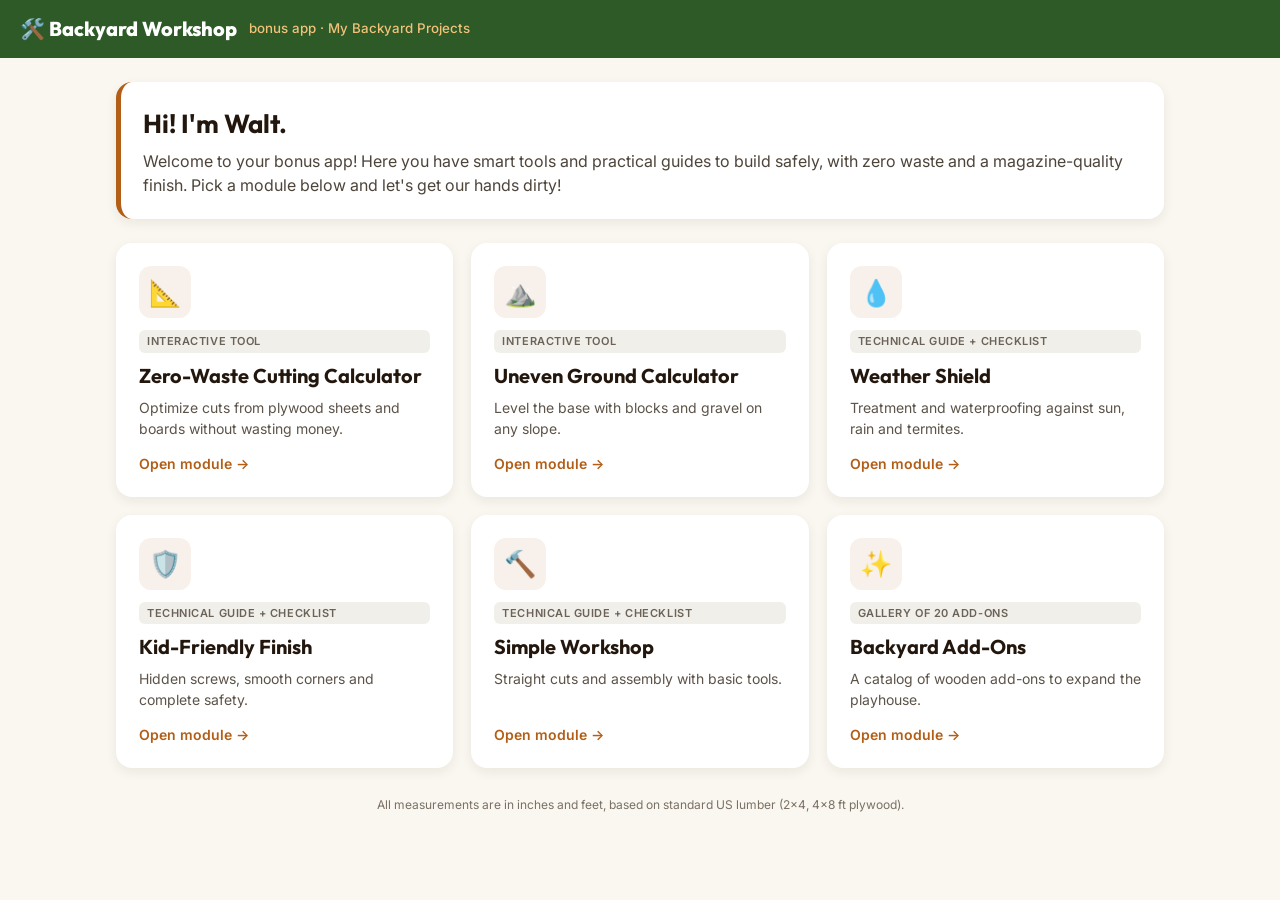
==== app/index.html @ d35262d6 "Add bonus app under /app Co-Authored-By: Claude Sonnet 5.5 <noreply@anthropic.com>" ====
<!doctype html>
<html lang="en">
<head>
<meta charset="UTF-8" />
<meta name="viewport" content="width=device-width, initial-scale=1.0" />
<title>Backyard Workshop | My Backyard Projects</title>
<meta name="description" content="The bonus app for My Backyard Projects: smart calculators and practical guides to build safely, with zero waste and a magazine-quality finish." />
<link rel="preconnect" href="https://fonts.googleapis.com" />
<link rel="preconnect" href="https://fonts.gstatic.com" crossorigin />
<link href="https://fonts.googleapis.com/css2?family=Inter:wght@400;500;600&family=Outfit:wght@500;600;700;800&display=swap" rel="stylesheet" />
<style>
:root{--primary:#b25e16;--secondary:#2d5a27;--dark:#22160d;--bg:#faf7f0;--surface:#fff;--alert:#d93838;--line:#ece4d4;--shadow:0 4px 12px #22160d12}
*{box-sizing:border-box}
body{margin:0;background:var(--bg);color:var(--dark);font-family:Inter,system-ui,sans-serif;-webkit-font-smoothing:antialiased;line-height:1.5}
h1,h2,h3,.heading{font-family:Outfit,Inter,sans-serif;margin:0}
header.top{background:var(--secondary);color:#fff;padding:14px 20px;display:flex;align-items:center;gap:12px;position:sticky;top:0;z-index:20}
header.top .logo{font-family:Outfit;font-weight:800;font-size:20px;cursor:pointer}
header.top small{color:#f2c27a;font-weight:500}
main{max-width:1080px;margin:0 auto;padding:24px 16px 60px}
.card{background:var(--surface);border-radius:16px;box-shadow:var(--shadow);padding:22px}
.hello{border-left:5px solid var(--primary);margin-bottom:24px}
.hello h2{font-size:26px;margin-bottom:6px}
.grid{display:grid;gap:18px;grid-template-columns:repeat(auto-fill,minmax(290px,1fr))}
.mod{cursor:pointer;display:flex;flex-direction:column;border:1px solid transparent;transition:.2s}
.mod:hover{border-color:#b25e1633;transform:translateY(-2px)}
.ico{width:52px;height:52px;border-radius:12px;background:#b25e1617;display:flex;align-items:center;justify-content:center;font-size:26px;margin-bottom:12px}
.tag{display:inline-block;background:#f1efe9;color:#6b6258;font-size:11px;font-weight:600;border-radius:6px;padding:3px 8px;text-transform:uppercase;letter-spacing:.05em}
.mod h3{font-size:20px;margin:8px 0 6px}.mod p{margin:0 0 14px;color:#5c5349;font-size:14px;flex:1}
.go{color:var(--primary);font-weight:600;font-size:14px}
.back{background:none;border:0;color:#6b6258;font-weight:500;cursor:pointer;margin-bottom:14px;font-size:14px;padding:0}.back:hover{color:var(--primary)}
.two{display:grid;gap:26px;grid-template-columns:1fr 1fr}@media(max-width:860px){.two{grid-template-columns:1fr}}
.box{background:#faf8f3;border:1px solid var(--line);border-radius:12px;padding:16px;margin-bottom:16px}
.box h3{font-size:16px;margin-bottom:12px;display:flex;align-items:center;gap:8px}
.num{background:var(--primary);color:#fff;width:24px;height:24px;border-radius:50%;display:inline-flex;align-items:center;justify-content:center;font-size:13px}
label.l{display:block;font-size:12px;color:#7a7066;margin-bottom:3px}
input,select{width:100%;border:1px solid #dfd6c4;border-radius:8px;padding:9px 10px;font:inherit;font-size:14px;background:#fff}
input:focus,select:focus{outline:2px solid var(--primary);border-color:transparent}
.row{display:grid;gap:10px}.c3{grid-template-columns:repeat(3,1fr)}.c4{grid-template-columns:2fr 1fr 1fr 1fr}.c2{grid-template-columns:1fr 1fr}
.btn{background:var(--primary);color:#fff;border:0;border-radius:8px;padding:10px 14px;font-weight:600;cursor:pointer;font-size:14px}.btn:hover{opacity:.9}
.btn.ghost{background:#fff;color:var(--primary);border:1px solid #dfd6c4}
.parts{max-height:210px;overflow:auto;margin-top:10px}
.part{display:flex;align-items:center;justify-content:space-between;background:#fff;border:1px solid var(--line);border-radius:8px;padding:7px 10px;margin-bottom:6px;font-size:14px}
.part button{border:0;background:none;color:#d96b6b;cursor:pointer;font-size:16px}
.alert{border-radius:12px;padding:12px 14px;font-size:14px;margin-bottom:14px}.alert.red{background:#fdecec;border:1px solid #f3c3c3;color:#8a2121}.alert.orange{background:#fff3e3;border:1px solid #f5d3a3;color:#8a4b0b}
.stats{display:grid;grid-template-columns:repeat(3,1fr);gap:10px;background:#faf8f3;border:1px solid var(--line);border-radius:12px 12px 0 0;padding:12px}
.stats small{display:block;font-size:11px;font-weight:600;text-transform:uppercase;letter-spacing:.05em;color:#7a7066}.stats b{font-family:Outfit;font-size:22px}
.svgwrap{border:1px solid var(--line);border-top:0;padding:12px;background:#fff}
.cap{background:#faf8f3;border:1px solid var(--line);border-top:0;border-radius:0 0 12px 12px;padding:8px 12px;font-size:12px;color:#7a7066;text-align:center}
ol.steps{padding-left:20px;margin:0}ol.steps li{margin-bottom:8px;font-size:14px}
.sheetpick{margin-top:10px;font-size:13px}
.shop{display:grid;gap:8px}.shop div{display:flex;justify-content:space-between;background:#fff;border:1px solid var(--line);border-radius:8px;padding:9px 12px;font-size:14px}.shop b{color:var(--secondary)}
.guide h2{font-size:28px;margin-bottom:8px}.guide .intro{color:#5c5349;margin-bottom:22px}
.stepitem{display:flex;gap:12px;margin-bottom:12px;font-size:15px}.stepitem .num{flex:none;margin-top:2px}
.chk{display:flex;gap:10px;align-items:flex-start;padding:10px 12px;border:1px solid var(--line);border-radius:10px;margin-bottom:8px;cursor:pointer;background:#fff;font-size:14px}
.chk.done{background:#eef6ec;border-color:#bfe0b8;color:#38642f}.chk input{width:18px;height:18px;margin-top:1px;accent-color:var(--secondary);flex:none}
.bar{height:8px;background:#eee7d8;border-radius:99px;overflow:hidden;margin:6px 0 16px}.bar i{display:block;height:100%;background:var(--secondary);transition:.3s}
.filters{display:flex;flex-wrap:wrap;gap:8px;margin:0 0 22px}
.pill{border:1px solid #dfd6c4;background:#fff;color:#5c5349;border-radius:99px;padding:7px 14px;font-size:14px;font-weight:500;cursor:pointer}.pill.on{background:var(--primary);color:#fff;border-color:var(--primary)}
.acc{display:flex;flex-direction:column}.acc .top{display:flex;justify-content:space-between;margin-bottom:12px;gap:6px}
.diff{font-size:10px;font-weight:700;border-radius:5px;padding:3px 8px;text-transform:uppercase;letter-spacing:.05em}.easy{background:#dff3dc;color:#2e6b24}.med{background:#fbf0c8;color:#8a6a0b}
.acc h3{font-size:18px;margin-bottom:6px}.acc p{margin:0 0 16px;color:#5c5349;font-size:14px;flex:1}
.modal{position:fixed;inset:0;background:#0008;z-index:50;display:none;align-items:center;justify-content:center;padding:16px}.modal.open{display:flex}
.sheet{background:#fff;border-radius:16px;max-width:660px;width:100%;max-height:90vh;overflow:auto}
.sheet header{background:#faf8f3;border-bottom:1px solid var(--line);padding:14px 18px;display:flex;justify-content:space-between;align-items:center;position:sticky;top:0}
.sheet .in{padding:18px}.sheet h4{font-family:Outfit;margin:16px 0 8px;font-size:15px;color:var(--secondary)}.sheet ul{margin:0;padding-left:18px;font-size:14px}.sheet li{margin-bottom:4px}
.x{border:0;background:none;font-size:22px;cursor:pointer;color:#6b6258}
.note{font-size:12px;color:#7a7066;margin-top:14px}
</style>
</head>
<body>
<header class="top"><span class="logo" onclick="go(null)">🛠️ Backyard Workshop</span><small>bonus app · My Backyard Projects</small></header>
<main id="app"></main>
<div class="modal" id="modal"><div class="sheet" id="sheet"></div></div>

<script>
/* ============================================================
   CONTENT
   ============================================================ */
const MODULES = [
  { id: 1, icon: '📐', tag: 'Interactive tool', title: 'Zero-Waste Cutting Calculator', desc: 'Optimize cuts from plywood sheets and boards without wasting money.' },
  { id: 2, icon: '⛰️', tag: 'Interactive tool', title: 'Uneven Ground Calculator', desc: 'Level the base with blocks and gravel on any slope.' },
  { id: 3, icon: '💧', tag: 'Technical guide + checklist', title: 'Weather Shield', desc: 'Treatment and waterproofing against sun, rain and termites.' },
  { id: 4, icon: '🛡️', tag: 'Technical guide + checklist', title: 'Kid-Friendly Finish', desc: 'Hidden screws, smooth corners and complete safety.' },
  { id: 5, icon: '🔨', tag: 'Technical guide + checklist', title: 'Simple Workshop', desc: 'Straight cuts and assembly with basic tools.' },
  { id: 6, icon: '✨', tag: 'Gallery of 20 add-ons', title: 'Backyard Add-Ons', desc: 'A catalog of wooden add-ons to expand the playhouse.' },
];

const GUIDES = {
  3: { title: 'Weather Shield', intro: "Hey there, friend! Wood outdoors needs some love. If we don't protect it, the sun scorches it, rain swells it and termites throw a party. Follow these steps and the playhouse will last for generations. No rush: the secret is in the care.",
    steps: ['Dry the wood completely, then sand with 120-grit sandpaper.', 'Apply a clear termite/borate treatment on every face, corner and hole.', 'Apply penetrating stain in 2 or 3 coats (never use regular varnish outdoors: it peels).', 'Carefully seal the end grain and the bottoms of the boards, where water tries to get in.', 'Maintenance calendar: do a light touch-up every 2 years.'],
    checklist: ['Check that the wood is dry and clean', 'Sand (120-grit) with the grain', 'Apply 1 coat of termite treatment', 'Wait 24 hours to dry', 'Apply the 1st coat of penetrating stain', 'Very light sanding (240-grit) between coats', 'Apply the 2nd coat of stain', 'Seal the ends of vertical boards extra well'] },
  4: { title: 'Kid-Friendly Finish', intro: "Safety first, always! Kids run, bump and play without looking. Our mission is to make sure there is no loose point, sharp corner or place to pinch little fingers. Go through this list carefully.",
    steps: ['Hidden screws: use a 15° pocket-hole jig to hide the screw heads.', 'Round over all sharp corners and edges (radius of at least 1/8″, with a router or sander).', 'Leave a 5/8″ gap at door hinges and stops to prevent finger crushing.', 'Always use 1/8″ acrylic instead of glass in windows.', 'Structural bracing with corner brackets, protecting against strong winds.'],
    checklist: ['Drill the hidden pocket holes in the framing', 'Check that screw heads are 100% countersunk', 'Sand all edges and corners (doors, windows, furniture)', 'Set the 5/8″ gap at the door stop', 'Install 1/8″ acrylic in the windows (no glass!)', 'Remove splinters and debris from inside the playhouse', 'Fasten the bracing corner brackets at the base'] },
  5: { title: 'Simple Workshop', intro: "You don't need a fancy woodshop to do magazine-quality work! With a handful of basic tools, a makeshift workbench and attention to square, you can work wonders. Here are Walt's tips:",
    steps: ['Set up a level makeshift workbench using two sawhorses and a sacrificial sheet.', 'Make a straight-cut guide by clamping an aluminum ruler or a straight board.', 'Check for square: use the old 3-4-5 rule to guarantee perfect 90° angles.', "Set the drill/driver's clutch (torque): avoid driving through the wood or stripping the screw."],
    checklist: ['Set up a level workbench', 'Test the guide on a scrap piece before the real cut', 'Check the platform for square with the 3-4-5 rule', 'Adjust the circular-saw blade depth', "Set the drill/driver's clutch for the wood being used", 'Wear safety glasses and hearing protection'] },
};

const ACC = [
 { id:'a1', name:'Mini Deck Porch', cat:'Entrance & Connection', diff:'Medium', desc:'A charming front deck to expand the play area.', mat:['Leftover deck boards (min. 20″)','Leftover 2×4s for the base','Deck screws'], steps:['Build a base frame from the 2×4s (level)','Screw down the deck boards leaving a 1/8″ gap between them','Sand the front edges well and apply stain'], chk:['Anchor the base against tipping','Add non-slip grooves (or sand rough)','Check that gaps are no more than 1/8″ (prevents pinched fingers)'] },
 { id:'a2', name:'Gentle Climbing Ramp', cat:'Entrance & Connection', diff:'Easy', desc:'An accessible, safe ramp as an alternative to steps.', mat:['Half sheet of marine plywood','Thin traction slats','Heavy-duty hinges'], steps:['Cut the plywood at the ideal slope (max 15 degrees)','Glue and nail cross slats every 4″','Attach to the playhouse base with heavy hinges'], chk:['Check the traction slats are fastened (no exposed nails)','Test the slope to prevent slipping','Anchor the ramp base to the ground'] },
 { id:'a3', name:'Safety Step Ladder', cat:'Entrance & Connection', diff:'Medium', desc:'A 2- or 3-step stair with a height sized for kids.', mat:['Leftover 2×4s','Leftover wide boards','#10 × 2″ screws'], steps:['Cut the stringers (sides) at an angle','Fasten horizontal cleats to the stringers for the steps','Screw the steps down from the top'], chk:['Maximum step height: 6″ (kid ergonomics)','Rounded step edges','Double fastening on each side of the step'] },
 { id:'a4', name:'Walkway Bridge', cat:'Entrance & Connection', diff:'Medium', desc:'A suspended or rigid walkway linking the playhouse to a spot outside.', mat:['Long leftover beams','Heavy nylon or sisal rope','Short boards'], steps:['Build the base with the two long beams in parallel','Screw the short boards on perpendicular','Use the rope to make a playful railing'], chk:['Proper tension on the rope railing','Sturdy anchoring at both ends of the bridge','Check that ropes do not form dangerous loops'] },
 { id:'a5', name:'Colonial Mini Fence', cat:'Entrance & Connection', diff:'Easy', desc:'A mini wooden fence marking out the playhouse yard.', mat:['Thin slats (roof leftovers)','Tie-in rail strips','Finish nails'], steps:['Cut all the pickets the same size with a rounded top','Fasten two horizontal rail lines','Nail on the pickets evenly spaced'], chk:['Picket tops perfectly rounded (no points)','Gap between pickets under 3-1/2″ (prevents head entrapment)','Set the base posts firmly in the ground'] },
 { id:'a6', name:'Little Gate', cat:'Entrance & Connection', diff:'Medium', desc:'A swinging gate with a safe latch.', mat:['Z-brace frame from slats','Thin boards','Surface-mount latch','Hinges'], steps:['Build the Z-frame so the gate does not sag','Cover the frame with the boards','Install the hinges and the latch from the outside'], chk:['Latch high enough, or a child-safe model','5/8″ gap at the latch (anti-crush)','Z-brace installed in the correct direction for gravity'] },
 { id:'a7', name:'Friendly Shade Awning', cat:'Window / Roof / Walls', diff:'Easy', desc:'A wood and fabric structure to shade the front window.', mat:['Old broomsticks','Waterproof canvas fabric','Upholstery staples'], steps:['Make a simple L-frame fixed above the window','Staple the canvas to the wooden frame','Paint the wood to match the playhouse details'], chk:['Ensure a slope for water runoff','Check for exposed staple points','Firm fastening above head height (prevents bumps)'] },
 { id:'a8', name:'Gourmet Window Counter', cat:'Window / Roof / Walls', diff:'Easy', desc:'An outdoor window counter for "selling food" play.', mat:['1 wide board (12″+)','2 triangular wood brackets from leftovers'], steps:['Cut the brackets into a reinforced triangle','Fasten the brackets right below the window','Screw the wide board on top, sanding the edge well'], chk:['Front edge extremely rounded','Test weight on the counter (fastened into a structural stud)','Countersunk, covered screws'] },
 { id:'a9', name:'Classic Flower Box', cat:'Window / Roof / Walls', diff:'Easy', desc:'A rustic little box for real or toy flowers.', mat:['Pine/cedar board scraps','Black plastic sheeting (liner)'], steps:['Build a narrow rectangular box','Line the inside with plastic if using wet soil','Drill 2 drainage holes in the bottom and mount under the window'], chk:['Drainage holes unclogged (prevents rotting the wall)','Careful sanding of the outer edges','Fasten with long screws reaching the inner structure'] },
 { id:'a10', name:'Village Chimney', cat:'Window / Roof / Walls', diff:'Medium', desc:'A decorative wooden chimney to place on the roof.', mat:['4 pieces of plywood or board','Small corner brackets','Brick-red paint'], steps:['Cut the 4 sides at an angle at the base to follow the roof pitch','Assemble the square box','Paint it to look like brick and attach to the roof with construction adhesive or screws and silicone'], chk:['Perfect silicone seal at the base (prevents leaks)','Check firmness against strong winds on the roof','No loose pieces at the top of the chimney'] },
 { id:'a11', name:'Mailbox', cat:'Window / Roof / Walls', diff:'Easy', desc:'A mini mailbox on the side or on the little fence.', mat:['OSB or plywood scraps','1 small hinge','Magnetic catch'], steps:['Build a small box with a sloped little roof','Cut a slot in the front door for "letters"','Install the little door with a hinge to take out the letters'], chk:['Sand the inside of the letter slot (no splinters in hands)','Hinge with no sharp points','Gentle magnetic catch that does not pinch fingers'] },
 { id:'a12', name:'Climbing Panel', cat:'Window / Roof / Walls', diff:'Medium', desc:'A reinforced side wall with kids\' climbing holds.', mat:['Thick marine plywood sheet (3/4″+)','Resin climbing holds (bought) or well-sanded wood blocks','T-nuts'], steps:['Drill the holes in the sheet and hammer in the T-nuts from behind','Fasten the sheet firmly to the playhouse framing','Screw the holds on from the front'], chk:['Re-tighten all hold bolts every two weeks','Check that the T-nuts are not loosening from behind','Safe maximum height, with grass or rubber mulch in the fall zone'] },
 { id:'a13', name:'Flagpole', cat:'Window / Roof / Walls', diff:'Easy', desc:'A pole with a little rope for hoisting fun flags.', mat:['Broom handle','2 small pulleys','Thin nylon rope'], steps:['Fasten one pulley at the top of the pole and another at the base of the house','Attach the pole to the playhouse corner','Run the rope through to form a continuous loop'], chk:['Rope under tension, with no long slack on the ground (trip/strangling risk)','Pole firmly fastened against wind','Pulleys fully closed (no risk of the wheel coming loose)'] },
 { id:'a14', name:'Guardian Storage Bench', cat:'Furniture', diff:'Medium', desc:'An interior bench with an opening seat, perfect for storing toys.', mat:['Plywood sheet or leftover decking','Piano hinge','Soft gas strut or limiter rope'], steps:['Build the bench base box','Install the seat/lid using the piano hinge','Required: install a light gas strut so the lid does not slam shut'], chk:['Anti-crush lock or strut on the lid works perfectly','Ventilation holes in the sides of the box (safety)','3/4″ gap between the lid and the front base for little fingers'] },
 { id:'a15', name:'Folding Wall Table', cat:'Furniture', diff:'Medium', desc:'A wall table that drops down only when needed.', mat:['1 plywood scrap','Hinges','Latch or limit chain'], steps:['Fasten the panel to the inside wall with the hinges at the bottom','Make two hinged legs or diagonal support cables','Install a catch to hold the table closed against the wall'], chk:['Safety latch out of babies\' reach (when closed)','Firm weight support (test by pushing down by hand)','Rounded edges with no sharp corners'] },
 { id:'a16', name:'Corner Shelves', cat:'Furniture', diff:'Easy', desc:'A perfect use of the playhouse\'s inside corners.', mat:['Triangular plywood scraps','Slats for side supports'], steps:['Cut the triangles from the scraps','Fasten the horizontal supports (little slats) on the two wall corners','Glue and nail/screw the triangle onto the slats'], chk:['Shelf fastened to the structure (prevents tipping when pulled)','No exposed screws on the underside','Correct level so the toys do not fall'] },
 { id:'a17', name:'Tool Holder', cat:'Furniture', diff:'Easy', desc:'A panel with pegs to hang toy tools.', mat:['1 flat board or OSB','5/16″ wooden dowel pegs'], steps:['Drill blind holes in the board the same size as the dowel','Glue the dowel pieces in, tilted slightly upward','Fasten the panel to the wall'], chk:['Dowels well glued (they must not come loose and go in a mouth)','Pegs rounded at the tip','Panel sanded, splinter-free'] },
 { id:'a18', name:'Chalkboard', cat:'Furniture', diff:'Easy', desc:'A blackboard painted right onto a wood cutout.', mat:['Plywood scraps','Green or black chalkboard enamel paint','Thin slat for chalk'], steps:['Sand the sheet perfectly smooth','Apply 3 coats of chalkboard paint with a foam roller','Fasten the little slat at the bottom as a chalk tray'], chk:['Blind fastening to the wall (screws hidden by the slat)','Chalk-tray slat well rounded (no sharp corners)','Paint fully cured before use'] },
 { id:'a19', name:'Three-Legged Stool', cat:'Furniture', diff:'Medium', desc:'A rustic little stool that does not wobble on uneven ground.', mat:['Short beam piece or scrap of thick plank','3 pieces of broom handle or round slat'], steps:['Cut the round or triangular seat with rounded corners','Drill angled holes in the base (with a spade bit)','Glue the 3 legs with extra wood glue and lock with a little nail'], chk:['Stability test (it must not tip easily)','All 3 legs sanded splinter-free','Seat corners heavily rounded'] },
 { id:'a20', name:'Picture Frames', cat:'Furniture', diff:'Easy', desc:'Fixed wall frames for family photos or drawings.', mat:['Thin slat/strip scraps','Thin acrylic or acetate','Wood glue'], steps:['Build the frame by gluing the slats with 45° miter cuts','Make a back from a hardboard scrap or thick cardboard','Insert the photo protected by the acetate and fasten it to the playhouse wall'], chk:['MANDATORY use of acrylic/acetate (never glass)','Frame screwed firmly to the wall (not hung on a loose nail)','Flawless sanding of the small edges'] },
];
const CATS = ['All', 'Entrance & Connection', 'Window / Roof / Walls', 'Furniture'];

/* ============================================================
   UTILITIES
   ============================================================ */
const $ = (s, r = document) => r.querySelector(s);
const esc = (s) => String(s).replace(/&/g, '&amp;').replace(/</g, '&lt;').replace(/"/g, '&quot;');
const store = {
  get(k, d) { try { const v = localStorage.getItem(k); return v ? JSON.parse(v) : d; } catch (e) { return d; } },
  set(k, v) { try { localStorage.setItem(k, JSON.stringify(v)); } catch (e) {} },
};
// inches <-> fractions (1/16")
function fmt(v) { let w = Math.floor(v + 1e-9), f = Math.round((v - w) * 16); if (f === 16) { w++; f = 0; } if (!f) return w + '″'; const g = (a, b) => (b ? g(b, a % b) : a), d = g(f, 16); return (w ? w + '-' : '') + f / d + '/' + 16 / d + '″'; }
// accepts 12, 12.5, 12 1/2, 12-1/2, 1/2
function parseIn(s) { s = String(s).trim().replace(/["″”]/g, ''); if (!s) return NaN; const m = s.match(/^(\d+(?:\.\d+)?)?[\s-]*(?:(\d+)\/(\d+))?$/); if (!m || (m[1] === undefined && m[2] === undefined)) return NaN; return (m[1] ? parseFloat(m[1]) : 0) + (m[2] ? parseInt(m[2]) / parseInt(m[3]) : 0); }

/* ============================================================
   ROUTER
   ============================================================ */
let current = null;
function go(id) { current = id; render(); window.scrollTo(0, 0); }
function render() {
  const app = $('#app');
  if (current === null) return (app.innerHTML = home());
  if (current === 1) return (app.innerHTML = '<button class="back" onclick="go(null)">← Back</button>' + cutterShell(), cutterInit());
  if (current === 2) return (app.innerHTML = '<button class="back" onclick="go(null)">← Back</button>' + groundShell(), groundInit());
  if (GUIDES[current]) return (app.innerHTML = '<button class="back" onclick="go(null)">← Back</button>' + guide(current), guideInit(current));
  if (current === 6) return (app.innerHTML = '<button class="back" onclick="go(null)">← Back</button>' + gallery(), galleryInit());
}
function home() {
  return `<div class="card hello"><h2>Hi! I'm Walt.</h2><p style="margin:0;color:#4d443a">Welcome to your bonus app! Here you have smart tools and practical guides to build safely, with zero waste and a magazine-quality finish. Pick a module below and let's get our hands dirty!</p></div>
  <div class="grid">${MODULES.map((m) => `<div class="card mod" onclick="go(${m.id})"><div class="ico">${m.icon}</div><span class="tag">${m.tag}</span><h3>${m.title}</h3><p>${m.desc}</p><span class="go">Open module →</span></div>`).join('')}</div>
  <p class="note" style="text-align:center;margin-top:28px">All measurements are in inches and feet, based on standard US lumber (2×4, 4×8 ft plywood).</p>`;
}

/* ============================================================
   MODULE 1 — CUTTING CALCULATOR (guillotine packing, inches)
   ============================================================ */
const cut = { mode: 'sheet', L: 96, W: 48, kerf: 0.125, parts: store.get('cut-parts', []) };
function cutterShell() {
  return `<div class="card"><h2 class="heading" style="font-size:28px;margin-bottom:4px">Zero-Waste Cutting Calculator</h2>
  <p style="color:#5c5349;margin:0 0 22px">Hey, friend! Let's optimize these cuts so you don't waste an inch of lumber.</p>
  <div class="two"><div>
    <div class="box"><h3><span class="num">1</span> Available material</h3>
      <div style="display:flex;gap:16px;margin-bottom:12px;font-size:14px"><label><input type="radio" name="mt" value="sheet" ${cut.mode === 'sheet' ? 'checked' : ''} style="width:auto"> Sheet (plywood / OSB)</label><label><input type="radio" name="mt" value="board" ${cut.mode === 'board' ? 'checked' : ''} style="width:auto"> Board / 2×4 / 2×6</label></div>
      <div class="row c3"><div><label class="l">Length (in)</label><input id="cL" value="${cut.L}"></div><div><label class="l">Width (in)</label><input id="cW" value="${cut.W}" ${cut.mode === 'board' ? 'disabled' : ''}></div><div><label class="l">Saw kerf (in)</label><input id="cK" value="${cut.kerf}"></div></div>
      <div class="sheetpick"><button class="btn ghost" id="p48">4×8 ft sheet</button> <button class="btn ghost" id="p44">4×4 ft sheet</button> <button class="btn ghost" id="pb8">8 ft board</button> <button class="btn ghost" id="pb10">10 ft board</button></div></div>
    <div class="box"><h3><span class="num">2</span> Parts list</h3>
      <div class="row c4" style="margin-bottom:10px"><input id="pN" placeholder="Part name"><input id="pL" placeholder='Length″'><input id="pW" placeholder='Width″'><input id="pQ" type="number" min="1" value="1" placeholder="Qty"></div>
      <button class="btn" id="addP" style="width:100%">+ Add part</button><p class="note" style="margin:8px 0 0">Type sizes like 24, 24.5 or 24 1/2. For boards, width is ignored.</p>
      <div class="parts" id="parts"></div></div>
  </div><div id="cOut"></div></div></div>`;
}
function pack(parts, L, W, kerf, mode) {
  // devolve folhas: [{placed:[...], free:[...]}]
  const items = []; parts.forEach((p) => { for (let i = 0; i < p.qty; i++) items.push({ ...p }); });
  const sheets = []; const unfit = [];
  if (mode === 'board') {
    items.sort((a, b) => b.l - a.l);
    for (const it of items) {
      if (it.l > L) { unfit.push(it); continue; }
      let s = sheets.find((s) => s.used + it.l + (s.placed.length ? kerf : 0) <= L + 1e-9);
      if (!s) { s = { placed: [], used: 0 }; sheets.push(s); }
      const x = s.placed.length ? s.used + kerf : 0; s.placed.push({ ...it, x, y: 0, w: it.l, h: W }); s.used = x + it.l;
    }
    sheets.forEach((s) => (s.free = L - s.used > 6 ? [{ x: s.used + kerf, y: 0, w: L - s.used - kerf, h: W }] : []));
    return { sheets, unfit };
  }
  items.sort((a, b) => b.l * b.w - a.l * a.w);
  const mk = () => ({ placed: [], rects: [{ x: 0, y: 0, w: L, h: W }] });
  for (const it of items) {
    let done = false;
    const fits = (r, w, h) => w <= r.w + 1e-9 && h <= r.h + 1e-9;
    if (!(fits({ w: L, h: W }, it.l, it.w) || fits({ w: L, h: W }, it.w, it.l))) { unfit.push(it); continue; }
    for (const s of sheets) {
      let best = null;
      for (const r of s.rects) for (const rot of [false, true]) { const w = rot ? it.w : it.l, h = rot ? it.l : it.w; if (fits(r, w, h)) { const sc = Math.min(r.w - w, r.h - h); if (!best || sc < best.sc) best = { r, w, h, rot, sc }; } }
      if (best) { place(s, best, it, kerf); done = true; break; }
    }
    if (!done) { const s = mk(); sheets.push(s); const r = s.rects[0]; const rot = !(fits(r, it.l, it.w)); place(s, { r, w: rot ? it.w : it.l, h: rot ? it.l : it.w, rot }, it, kerf); }
  }
  sheets.forEach((s) => (s.free = s.rects.filter((r) => r.w >= 8 && r.h >= 8)));
  return { sheets, unfit };
}
function place(s, b, it, kerf) {
  const { r, w, h, rot } = b; s.placed.push({ ...it, x: r.x, y: r.y, w, h, rot });
  s.rects.splice(s.rects.indexOf(r), 1);
  const right = { x: r.x + w + kerf, y: r.y, w: r.w - w - kerf, h }, down = { x: r.x, y: r.y + h + kerf, w: r.w, h: r.h - h - kerf };
  if (right.w > 0.01 && right.h > 0.01) s.rects.push(right); if (down.w > 0.01 && down.h > 0.01) s.rects.push(down);
}
function cutterInit() {
  const sync = () => { cut.L = parseIn($('#cL').value) || 96; cut.W = parseIn($('#cW').value) || 48; cut.kerf = Math.max(0, parseIn($('#cK').value) || 0); cutterCalc(); };
  document.querySelectorAll('input[name=mt]').forEach((r) => (r.onchange = () => { cut.mode = r.value; if (r.value === 'board') { cut.L = 96; cut.W = 3.5; } else { cut.L = 96; cut.W = 48; } render(); }));
  ['cL', 'cW', 'cK'].forEach((id) => ($('#' + id).oninput = sync));
  $('#p48').onclick = () => { cut.mode = 'sheet'; cut.L = 96; cut.W = 48; render(); };
  $('#p44').onclick = () => { cut.mode = 'sheet'; cut.L = 48; cut.W = 48; render(); };
  $('#pb8').onclick = () => { cut.mode = 'board'; cut.L = 96; cut.W = 3.5; render(); };
  $('#pb10').onclick = () => { cut.mode = 'board'; cut.L = 120; cut.W = 3.5; render(); };
  $('#addP').onclick = () => {
    const name = $('#pN').value.trim(), l = parseIn($('#pL').value), w = cut.mode === 'board' ? cut.W : parseIn($('#pW').value), q = parseInt($('#pQ').value);
    if (!name || !(l > 0) || !(w > 0) || !(q > 0)) return;
    cut.parts.push({ id: Math.random().toString(36).slice(2), name, l, w, qty: q }); store.set('cut-parts', cut.parts);
    $('#pN').value = ''; $('#pL').value = ''; $('#pW').value = ''; $('#pQ').value = 1; cutterCalc();
  };
  cutterCalc();
}
function cutterCalc() {
  $('#parts').innerHTML = cut.parts.length ? cut.parts.map((p) => `<div class="part"><span style="flex:1;font-weight:500">${esc(p.name)}</span><span style="color:#7a7066;font-size:12px;margin-right:10px">${fmt(p.l)} × ${fmt(p.w)} (×${p.qty})</span><button onclick="delPart('${p.id}')" title="Remove">🗑</button></div>`).join('') : '<p style="color:#a39a8c;font-style:italic;font-size:14px;margin:0">No parts added yet.</p>';
  const out = $('#cOut'); if (!cut.parts.length) return (out.innerHTML = '');
  const { sheets, unfit } = pack(cut.parts, cut.L, cut.mode === 'board' ? cut.W : cut.W, cut.kerf, cut.mode);
  const total = sheets.length * cut.L * cut.W, used = sheets.reduce((a, s) => a + s.placed.reduce((b, p) => b + p.w * p.h, 0), 0);
  const perc = total ? (used / total) * 100 : 0, scrapArea = sheets.reduce((a, s) => a + s.free.reduce((b, r) => b + r.w * r.h, 0), 0);
  const unit = cut.mode === 'board' ? 'board' : 'sheet';
  let h = '';
  if (unfit.length) h += `<div class="alert red"><b>Heads up:</b> ${unfit.length} piece(s) are larger than your ${unit} (${fmt(cut.L)}${cut.mode === 'sheet' ? ' × ' + fmt(cut.W) : ''}). Split the piece or use a bigger ${unit}: <i>${[...new Set(unfit.map((u) => esc(u.name)))].join(', ')}</i>.</div>`;
  if (sheets.length > 1) h += `<div class="alert orange"><b>You'll need ${sheets.length} ${unit}s</b> to complete all the cuts. The diagrams below show each one.</div>`;
  h += `<div class="stats"><div><small>Yield</small><b style="color:${perc > 85 ? 'var(--secondary)' : perc >= 60 ? '#e08a1e' : 'var(--alert)'}">${perc.toFixed(1)}%</b></div><div><small>${unit}s needed</small><b>${sheets.length}</b></div><div style="text-align:right"><small>Usable leftovers</small><b style="font-size:17px;color:var(--secondary)">${(scrapArea / 144).toFixed(2)} sq ft</b></div></div>`;
  h += sheets.map((s, si) => svgSheet(s, si)).join('');
  h += `<div class="cap">Hatched empty areas (leftovers over 8″) are usable scraps — save them for the Add-Ons gallery!</div>`;
  h += `<div class="box" style="margin-top:16px"><h3>Cutting order</h3><ol class="steps">${sheets.map((s, si) => s.placed.map((p, i) => `<li>${sheets.length > 1 ? `<b>${unit} ${si + 1}:</b> ` : ''}<b>${esc(p.name)}</b> — cut ${fmt(p.w)} × ${fmt(p.h)} at ${fmt(p.x)} from the left${cut.mode === 'sheet' ? ' and ' + fmt(p.y) + ' from the top' : ''}${p.rot ? ' <i>(rotated 90°)</i>' : ''}</li>`).join('')).join('')}</ol></div>`;
  out.innerHTML = h;
}
function svgSheet(s, si) {
  const L = cut.L, W = cut.W, pad = Math.max(L, W) * 0.01;
  const fs = (w, h) => Math.max(2, Math.min(w, h, 14) * 0.3);
  return `<div class="svgwrap"><div style="font-size:12px;font-weight:600;color:#7a7066;margin-bottom:4px">${cut.mode === 'board' ? 'Board' : 'Sheet'} ${si + 1} — ${fmt(L)}${cut.mode === 'sheet' ? ' × ' + fmt(W) : ''}</div>
  <svg viewBox="0 0 ${L} ${W}" style="width:100%;max-height:${cut.mode === 'board' ? 110 : 300}px;background:#fce5cd;border:2px solid #b25e16;border-radius:3px"><defs><pattern id="h${si}" width="3" height="3" patternTransform="rotate(45)" patternUnits="userSpaceOnUse"><line x1="0" y1="0" x2="0" y2="3" stroke="#9ca3af" stroke-width=".5"/></pattern></defs>
  ${s.free.map((r) => `<rect x="${r.x}" y="${r.y}" width="${r.w}" height="${r.h}" fill="url(#h${si})" opacity=".6"/>`).join('')}
  ${s.placed.map((p) => `<g><rect x="${p.x}" y="${p.y}" width="${p.w}" height="${p.h}" fill="#ffe4b5" stroke="#8b4513" stroke-width=".25"/>${p.w > 5 && p.h > 2.4 ? `<text x="${p.x + p.w / 2}" y="${p.y + p.h / 2}" text-anchor="middle" dominant-baseline="middle" font-size="${fs(p.w, p.h)}" fill="#5c3a21" font-weight="700">${esc(p.name)}</text>${p.h > 6 ? `<text x="${p.x + p.w / 2}" y="${p.y + p.h / 2 + fs(p.w, p.h) * 1.1}" text-anchor="middle" dominant-baseline="middle" font-size="${fs(p.w, p.h) * 0.7}" fill="#8b4513">${fmt(p.w)} × ${fmt(p.h)}</text>` : ''}` : ''}</g>`).join('')}</svg></div>`;
}
function delPart(id) { cut.parts = cut.parts.filter((p) => p.id !== id); store.set('cut-parts', cut.parts); cutterCalc(); }

/* ============================================================
   MODULE 2 — UNEVEN GROUND CALCULATOR (feet)
   ============================================================ */
const gr = store.get('ground', { L: 6, W: 4, drop: 6 });
function groundShell() {
  return `<div class="card"><h2 class="heading" style="font-size:28px;margin-bottom:4px">Uneven Ground Calculator</h2>
  <p style="color:#5c5349;margin:0 0 22px">Level foundation on any slope: concrete deck blocks on a gravel pad, with skids (runners) on top.</p>
  <div class="two"><div>
   <div class="box"><h3><span class="num">1</span> Your playhouse footprint</h3>
    <div class="row c3"><div><label class="l">Length (ft)</label><input id="gL" value="${gr.L}"></div><div><label class="l">Width (ft)</label><input id="gW" value="${gr.W}"></div><div><label class="l">Ground drop (in)</label><input id="gD" value="${gr.drop}"></div></div>
    <p class="note" style="margin-bottom:0">Ground drop = how many inches lower the low corner is compared to the high corner, measured with a string line and a level.</p></div>
   <div class="box"><h3><span class="num">2</span> How to do it</h3><ol class="steps">
    <li>Mark the support points using string and stakes.</li><li>Dig shallow holes (4″ deep), add 2–4″ of compactable gravel and tamp it hard.</li><li>Set the first block at the <b>highest</b> point of the ground.</li><li>Transfer that level to the other blocks with a water level or a long straight board and level, shimming with wood shims or extra blocks.</li><li>Place the skids (4×4 ground-contact runners) on the blocks and fasten them.</li></ol></div>
  </div><div id="gOut"></div></div></div>`;
}
function groundInit() { ['gL', 'gW', 'gD'].forEach((id) => ($('#' + id).oninput = groundCalc)); groundCalc(); }
function groundCalc() {
  gr.L = parseFloat($('#gL').value) || 0; gr.W = parseFloat($('#gW').value) || 0; gr.drop = parseFloat($('#gD').value) || 0; store.set('ground', gr);
  if (gr.L <= 0 || gr.W <= 0) return ($('#gOut').innerHTML = '');
  const skids = Math.max(2, Math.ceil(gr.W / 4) + 1), pts = Math.max(2, Math.ceil(gr.L / 5) + 1), blocks = skids * pts, gravel = blocks * 25, bags = Math.ceil(gravel / 40), skidFt = skids * gr.L;
  const heights = Array.from({ length: pts }, (_, i) => (i / (pts - 1)) * gr.drop);
  const svgW = 400; const pillars = heights.map((hh, i) => { const x = 20 + i * (360 / (pts - 1)), y = 60 + 80 * (i / (pts - 1)); return `<rect x="${x - 15}" y="55" width="30" height="${y - 55 + 12}" fill="#d9cdb7" stroke="#8b7a5a"/><text x="${x}" y="${y + 30}" text-anchor="middle" font-size="9" fill="#555">#${i + 1}</text>${i > 0 ? `<text x="${x}" y="48" text-anchor="middle" font-size="9" fill="#b25e16" font-weight="700">+${hh.toFixed(1)}″</text>` : ''}`; }).join('');
  $('#gOut').innerHTML = `<div class="box"><h3>🛒 Shopping list</h3><div class="shop">
   <div><span>Concrete deck blocks</span><b>${blocks}</b></div><div><span>Compactable gravel (≈25 lb per block)</span><b>${gravel} lb ≈ ${bags} bags (40 lb)</b></div><div><span>Skids / runners (4×4 ground-contact)</span><b>${skids} × ${gr.L} ft = ${skidFt} linear ft</b></div><div><span>Layout</span><b>${skids} skids × ${pts} support points</b></div></div></div>
   <div class="box"><h3>Side view — extra height to add at each support point</h3><svg viewBox="0 0 ${svgW} 190" style="width:100%"><rect width="${svgW}" height="190" fill="#f6f1e6" rx="8"/><polygon points="0,${60 + 12} ${svgW},${140 + 12} ${svgW},190 0,190" fill="#c9b48a" opacity=".6"/><polyline points="20,55 380,55" stroke="#2d5a27" stroke-width="2" stroke-dasharray="5 4" fill="none"/><text x="200" y="40" text-anchor="middle" font-size="10" fill="#2d5a27" font-weight="700">Level line (top of the skids)</text>${pillars}</svg>
   <p class="note">Numbers show how many inches taller than support #1 each block stack needs to be (add shims or extra gravel/blocks). Check with a level — the ground rarely slopes perfectly evenly.</p></div>`;
}

/* ============================================================
   MODULES 3–5 — GUIDES WITH CHECKLIST
   ============================================================ */
function guide(id) {
  const g = GUIDES[id]; return `<div class="card guide"><h2>${g.title}</h2><p class="intro">${g.intro}</p>
  <div class="two"><div><h3 style="font-size:18px;margin-bottom:12px">Step by step</h3>${g.steps.map((s, i) => `<div class="stepitem"><span class="num">${i + 1}</span><span>${s}</span></div>`).join('')}</div>
  <div><h3 style="font-size:18px;margin-bottom:6px">Checklist</h3><div id="gp" style="font-size:12px;color:#7a7066"></div><div class="bar"><i id="gb" style="width:0"></i></div><div id="gc"></div><button class="btn ghost" id="gr" style="margin-top:6px">Reset checklist</button></div></div></div>`;
}
function guideInit(id) {
  const g = GUIDES[id], key = 'chk-' + id; let st = store.get(key, {});
  const draw = () => {
    $('#gc').innerHTML = g.checklist.map((c, i) => `<label class="chk ${st[i] ? 'done' : ''}"><input type="checkbox" data-i="${i}" ${st[i] ? 'checked' : ''}><span>${c}</span></label>`).join('');
    const n = g.checklist.filter((_, i) => st[i]).length; $('#gp').textContent = `${n} of ${g.checklist.length} done`; $('#gb').style.width = (n / g.checklist.length) * 100 + '%';
    document.querySelectorAll('#gc input').forEach((c) => (c.onchange = () => { st[c.dataset.i] = c.checked; store.set(key, st); draw(); }));
  };
  $('#gr').onclick = () => { st = {}; store.set(key, st); draw(); }; draw();
}

/* ============================================================
   MODULE 6 — ADD-ONS GALLERY
   ============================================================ */
let cat = 'All';
function gallery() {
  return `<h2 class="heading" style="font-size:30px;margin-bottom:6px">Backyard Add-Ons Gallery</h2><p style="color:#5c5349;max-width:720px;margin:0 0 20px">Expand the fun using leftover wood! Pick a project to see the materials, the step-by-step and the essential safety checklist.</p>
  <div class="filters" id="flt"></div><div class="grid" id="gg"></div>`;
}
function galleryInit() {
  $('#flt').innerHTML = CATS.map((c) => `<button class="pill ${c === cat ? 'on' : ''}" data-c="${esc(c)}">${c}</button>`).join('');
  document.querySelectorAll('.pill').forEach((b) => (b.onclick = () => { cat = b.dataset.c; galleryInit(); }));
  $('#gg').innerHTML = ACC.filter((a) => cat === 'All' || a.cat === cat).map((a) => `<div class="card acc"><div class="top"><span class="tag">${a.cat}</span><span class="diff ${a.diff === 'Easy' ? 'easy' : 'med'}">${a.diff === 'Easy' ? '🟢 Easy' : '🟡 Medium'}</span></div><h3>${a.name}</h3><p>${a.desc}</p><button class="btn ghost" onclick="openAcc('${a.id}')">View project</button></div>`).join('');
}
function openAcc(id) {
  const a = ACC.find((x) => x.id === id), key = 'acc-' + id; let st = store.get(key, {});
  const draw = () => {
    $('#sheet').innerHTML = `<header><h3 style="font-size:20px">${a.name}</h3><button class="x" onclick="closeAcc()" aria-label="Close">×</button></header><div class="in"><p style="margin:0 0 4px;color:#5c5349">${a.desc}</p>
    <h4>Materials</h4><ul>${a.mat.map((m) => `<li>${m}</li>`).join('')}</ul><h4>Step by step</h4><ol class="steps">${a.steps.map((s) => `<li>${s}</li>`).join('')}</ol>
    <h4>Essential safety checklist</h4>${a.chk.map((c, i) => `<label class="chk ${st[i] ? 'done' : ''}"><input type="checkbox" data-i="${i}" ${st[i] ? 'checked' : ''}><span>${c}</span></label>`).join('')}
    <p class="note">Always supervise children, and follow your local building codes.</p></div>`;
    document.querySelectorAll('#sheet input').forEach((c) => (c.onchange = () => { st[c.dataset.i] = c.checked; store.set(key, st); draw(); }));
  };
  draw(); $('#modal').classList.add('open');
}
function closeAcc() { $('#modal').classList.remove('open'); }
$('#modal').onclick = (e) => { if (e.target.id === 'modal') closeAcc(); };
document.addEventListener('keydown', (e) => { if (e.key === 'Escape') closeAcc(); });

render();
</script>
</body>
</html>
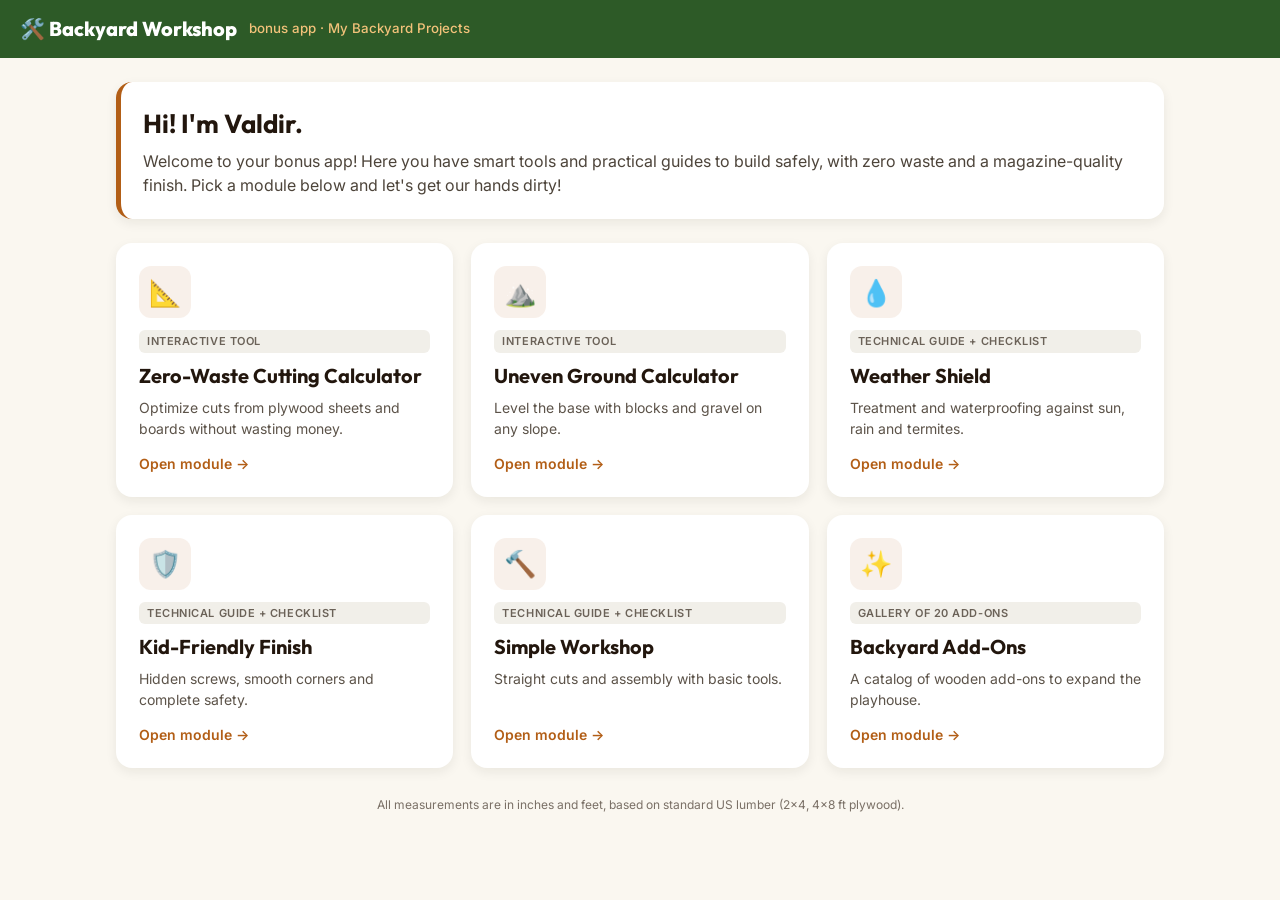
==== commit e40ba82a: "Restore name Valdir; add bio note Co-Authored-By: Claude Sonnet 5.5 <noreply@anthropic.com>" ====
--- a/app/index.html
+++ b/app/index.html
@@ -92,7 +92,7 @@
   4: { title: 'Kid-Friendly Finish', intro: "Safety first, always! Kids run, bump and play without looking. Our mission is to make sure there is no loose point, sharp corner or place to pinch little fingers. Go through this list carefully.",
     steps: ['Hidden screws: use a 15° pocket-hole jig to hide the screw heads.', 'Round over all sharp corners and edges (radius of at least 1/8″, with a router or sander).', 'Leave a 5/8″ gap at door hinges and stops to prevent finger crushing.', 'Always use 1/8″ acrylic instead of glass in windows.', 'Structural bracing with corner brackets, protecting against strong winds.'],
     checklist: ['Drill the hidden pocket holes in the framing', 'Check that screw heads are 100% countersunk', 'Sand all edges and corners (doors, windows, furniture)', 'Set the 5/8″ gap at the door stop', 'Install 1/8″ acrylic in the windows (no glass!)', 'Remove splinters and debris from inside the playhouse', 'Fasten the bracing corner brackets at the base'] },
-  5: { title: 'Simple Workshop', intro: "You don't need a fancy woodshop to do magazine-quality work! With a handful of basic tools, a makeshift workbench and attention to square, you can work wonders. Here are Walt's tips:",
+  5: { title: 'Simple Workshop', intro: "You don't need a fancy woodshop to do magazine-quality work! With a handful of basic tools, a makeshift workbench and attention to square, you can work wonders. Here are Valdir's tips:",
     steps: ['Set up a level makeshift workbench using two sawhorses and a sacrificial sheet.', 'Make a straight-cut guide by clamping an aluminum ruler or a straight board.', 'Check for square: use the old 3-4-5 rule to guarantee perfect 90° angles.', "Set the drill/driver's clutch (torque): avoid driving through the wood or stripping the screw."],
     checklist: ['Set up a level workbench', 'Test the guide on a scrap piece before the real cut', 'Check the platform for square with the 3-4-5 rule', 'Adjust the circular-saw blade depth', "Set the drill/driver's clutch for the wood being used", 'Wear safety glasses and hearing protection'] },
 };
@@ -149,7 +149,7 @@
   if (current === 6) return (app.innerHTML = '<button class="back" onclick="go(null)">← Back</button>' + gallery(), galleryInit());
 }
 function home() {
-  return `<div class="card hello"><h2>Hi! I'm Walt.</h2><p style="margin:0;color:#4d443a">Welcome to your bonus app! Here you have smart tools and practical guides to build safely, with zero waste and a magazine-quality finish. Pick a module below and let's get our hands dirty!</p></div>
+  return `<div class="card hello"><h2>Hi! I'm Valdir.</h2><p style="margin:0;color:#4d443a">Welcome to your bonus app! Here you have smart tools and practical guides to build safely, with zero waste and a magazine-quality finish. Pick a module below and let's get our hands dirty!</p></div>
   <div class="grid">${MODULES.map((m) => `<div class="card mod" onclick="go(${m.id})"><div class="ico">${m.icon}</div><span class="tag">${m.tag}</span><h3>${m.title}</h3><p>${m.desc}</p><span class="go">Open module →</span></div>`).join('')}</div>
   <p class="note" style="text-align:center;margin-top:28px">All measurements are in inches and feet, based on standard US lumber (2×4, 4×8 ft plywood).</p>`;
 }
